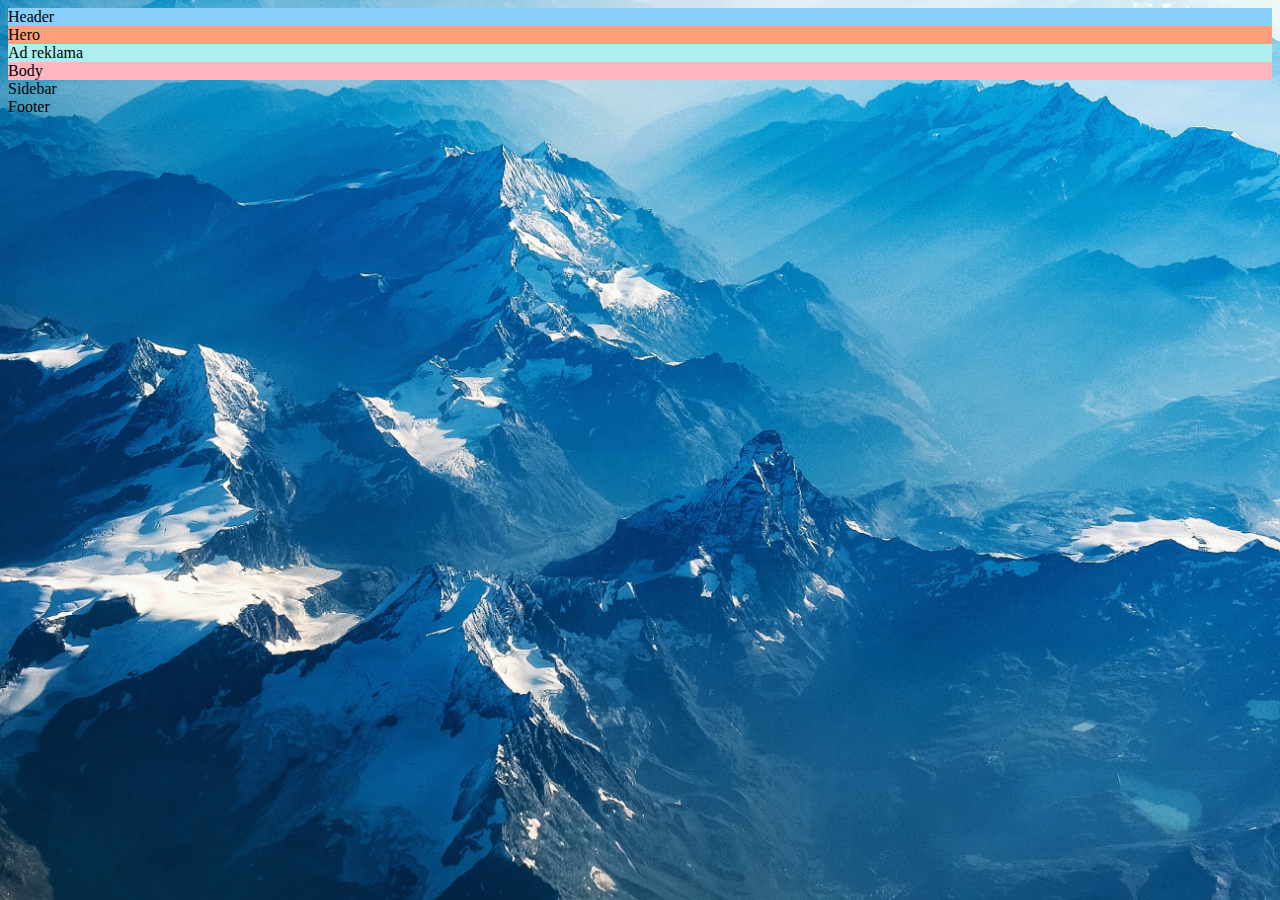
==== index.html @ 6c1e0c70 "added grid 1 round" ====
<!DOCTYPE html>
<html lang="en">
<head>
    <meta charset="UTF-8">
    <meta name="viewport" content="width=device-width, initial-scale=1.0">
    <meta http-equiv="X-UA-Compatible" content="ie=edge">
    <title>HomeWork 2</title>
    
<link rel="stylesheet" href="Style/background.css">
<link rel="stylesheet" href="Style/grid.css">

</head>

<body>
    
        <div class="box1">Header</div>
        <div class="box2">Hero</div>
        <div class="box3">Ad reklama</div>
        <div class="box4">Body</div>
        <div class="box5">Sidebar</div>
        <div class="box6">Footer</div>
    
</body>
</html>
---- Style/background.css ----
body {
    background: center no-repeat url('../img/john-rodenn-castillo-eluzJSfkNCk-unsplash.jpg');
background-size: cover;
/* background-position: center; */
/* background-attachment: scroll; */
  background-attachment: fixed;
}
---- Style/grid.css ----
.box1 {
    background: LightSkyBlue;
    grid-area: header;
  }

  .box2 {
    background: LightSalmon;
    grid-area: advert;
  }

  .box3 {
    background: PaleTurquoise;
    grid-area: content;
  }

  .box4 {
    background: lightpink;
    grid-area: footer;
  }

  .sidebar {
      background: brown;
      grid-area: sidebar;

  }

  .container {
    font-size: 1.5em;
    min-height: 300px;
    width: 100%;
    background: LightGray;
    display: grid;
    grid-template-columns: 1fr;
    grid-template-rows: 50px auto 1fr auto;
    grid-gap: 10px;
    grid-template-areas:
      "header"
      "advert"
      "content"
      "sidebar"
      "footer";
  }

  @media (min-width: 400px){
    .container{
      grid-template-columns: 1fr 2fr;
      grid-template-rows: 50px 1fr auto 50px;
      grid-template-areas:
        "header header"
        "advert content"
        "advert sidebar"
        "footer footer";
    }
  }

  @media (min-width: 960px){
    .container{
      /* change the code below this line */
      grid-template-columns: 100px 3fr 1fr;
      grid-template-rows: auto 1fr 1fr 50px;

      grid-template-areas:
        "header header header"
        "advert content sidebar"
        "advert content sidebar"
        "footer footer  footer";

    /* change the code above this line */
    }
  }
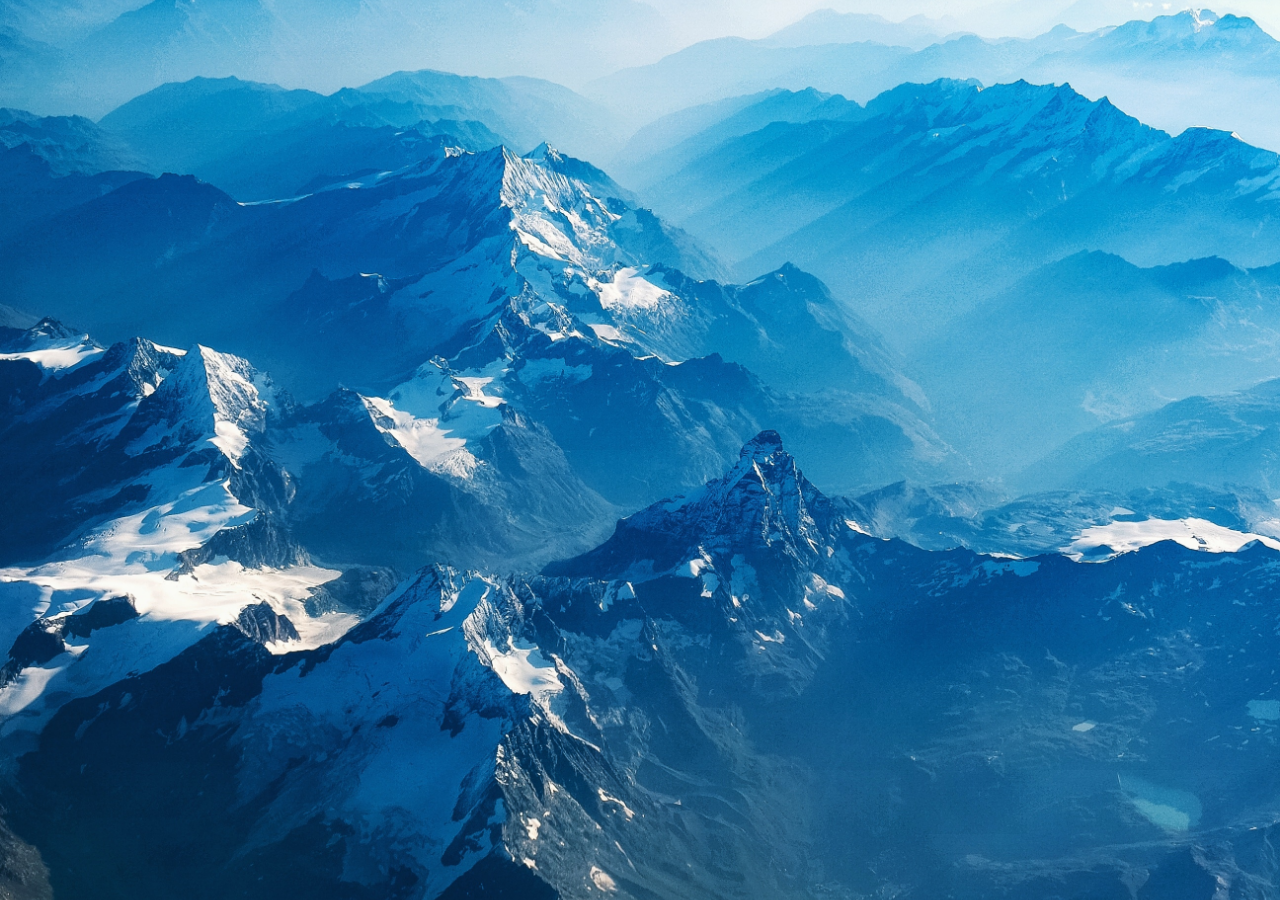
==== commit c7e871fe: "ZERO" ====
--- a/index.html
+++ b/index.html
@@ -4,7 +4,7 @@
     <meta charset="UTF-8">
     <meta name="viewport" content="width=device-width, initial-scale=1.0">
     <meta http-equiv="X-UA-Compatible" content="ie=edge">
-    <title>HomeWork 2</title>
+    <title>ZERO</title>
     
 <link rel="stylesheet" href="Style/background.css">
 <link rel="stylesheet" href="Style/grid.css">
@@ -12,13 +12,7 @@
 </head>
 
 <body>
-    
-        <div class="box1">Header</div>
-        <div class="box2">Hero</div>
-        <div class="box3">Ad reklama</div>
-        <div class="box4">Body</div>
-        <div class="box5">Sidebar</div>
-        <div class="box6">Footer</div>
+   
     
 </body>
 </html>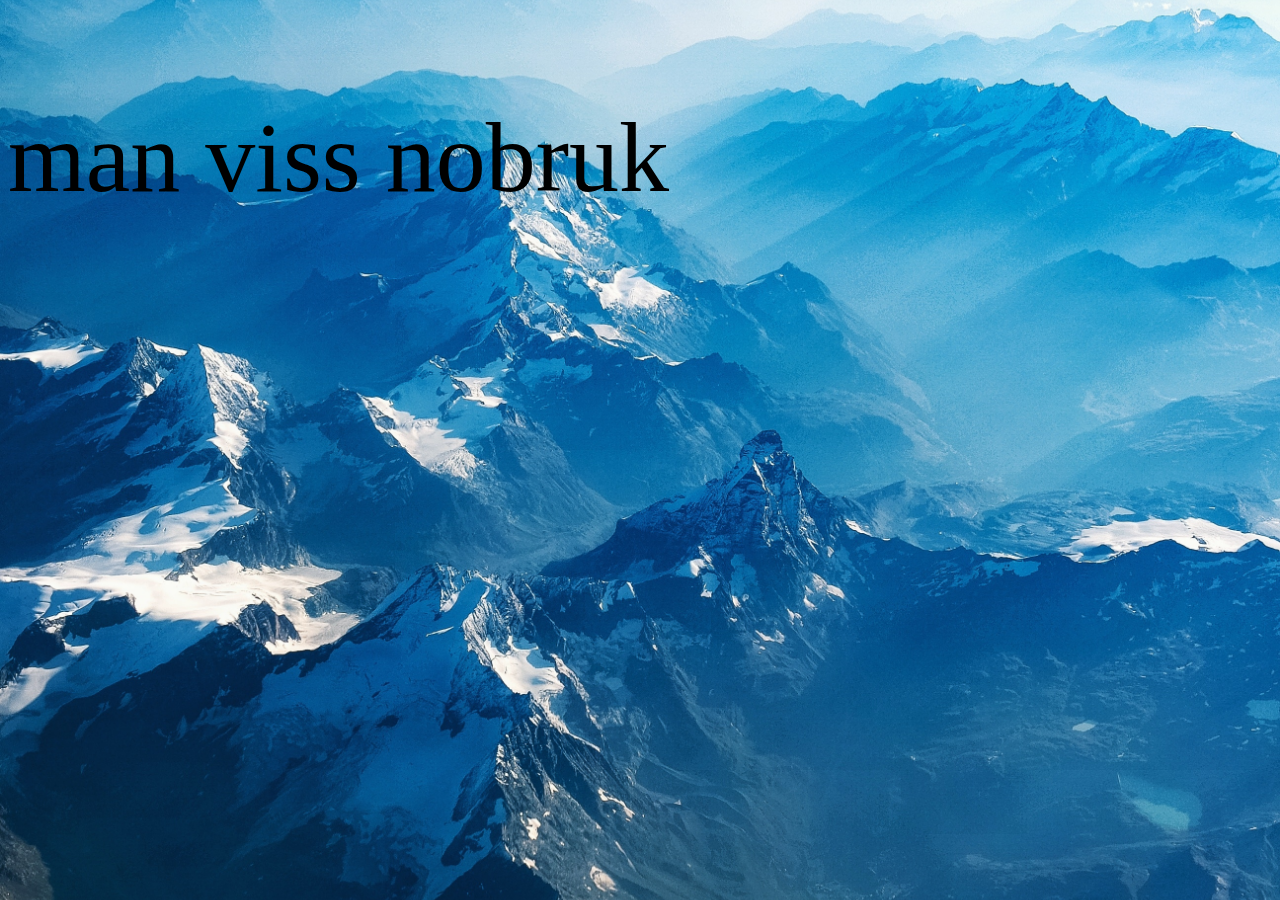
==== commit 3a57bc39: "zero" ====
--- a/index.html
+++ b/index.html
@@ -13,6 +13,14 @@
 
 <body>
    
+   <div class="container"> 
+    <div class="item1">
+        <p> 
+            man viss nobruk
+        </p>
+    </div>
+
+   </div> 
     
 </body>
 </html>--- a/Style/background.css
+++ b/Style/background.css
@@ -1,9 +1,7 @@
 body {
     background: center no-repeat url('../img/john-rodenn-castillo-eluzJSfkNCk-unsplash.jpg');
 background-size: cover;
-/* background-position: center; */
-/* background-attachment: scroll; */
-  background-attachment: fixed;
+background-attachment: fixed;
 }
 
 
--- a/Style/grid.css
+++ b/Style/grid.css
@@ -1,70 +1,6 @@
-.box1 {
-    background: LightSkyBlue;
-    grid-area: header;
-  }
-
-  .box2 {
-    background: LightSalmon;
-    grid-area: advert;
-  }
-
-  .box3 {
-    background: PaleTurquoise;
-    grid-area: content;
-  }
-
-  .box4 {
-    background: lightpink;
-    grid-area: footer;
-  }
-
-  .sidebar {
-      background: brown;
-      grid-area: sidebar;
-
-  }
-
-  .container {
-    font-size: 1.5em;
-    min-height: 300px;
-    width: 100%;
-    background: LightGray;
-    display: grid;
-    grid-template-columns: 1fr;
-    grid-template-rows: 50px auto 1fr auto;
-    grid-gap: 10px;
-    grid-template-areas:
-      "header"
-      "advert"
-      "content"
-      "sidebar"
-      "footer";
-  }
-
-  @media (min-width: 400px){
-    .container{
-      grid-template-columns: 1fr 2fr;
-      grid-template-rows: 50px 1fr auto 50px;
-      grid-template-areas:
-        "header header"
-        "advert content"
-        "advert sidebar"
-        "footer footer";
-    }
-  }
-
-  @media (min-width: 960px){
-    .container{
-      /* change the code below this line */
-      grid-template-columns: 100px 3fr 1fr;
-      grid-template-rows: auto 1fr 1fr 50px;
-
-      grid-template-areas:
-        "header header header"
-        "advert content sidebar"
-        "advert content sidebar"
-        "footer footer  footer";
-
-    /* change the code above this line */
-    }
-  }+.container {
+font-size: 1.5em;
+}
+.item1 {
+  font-size: 100px;
+}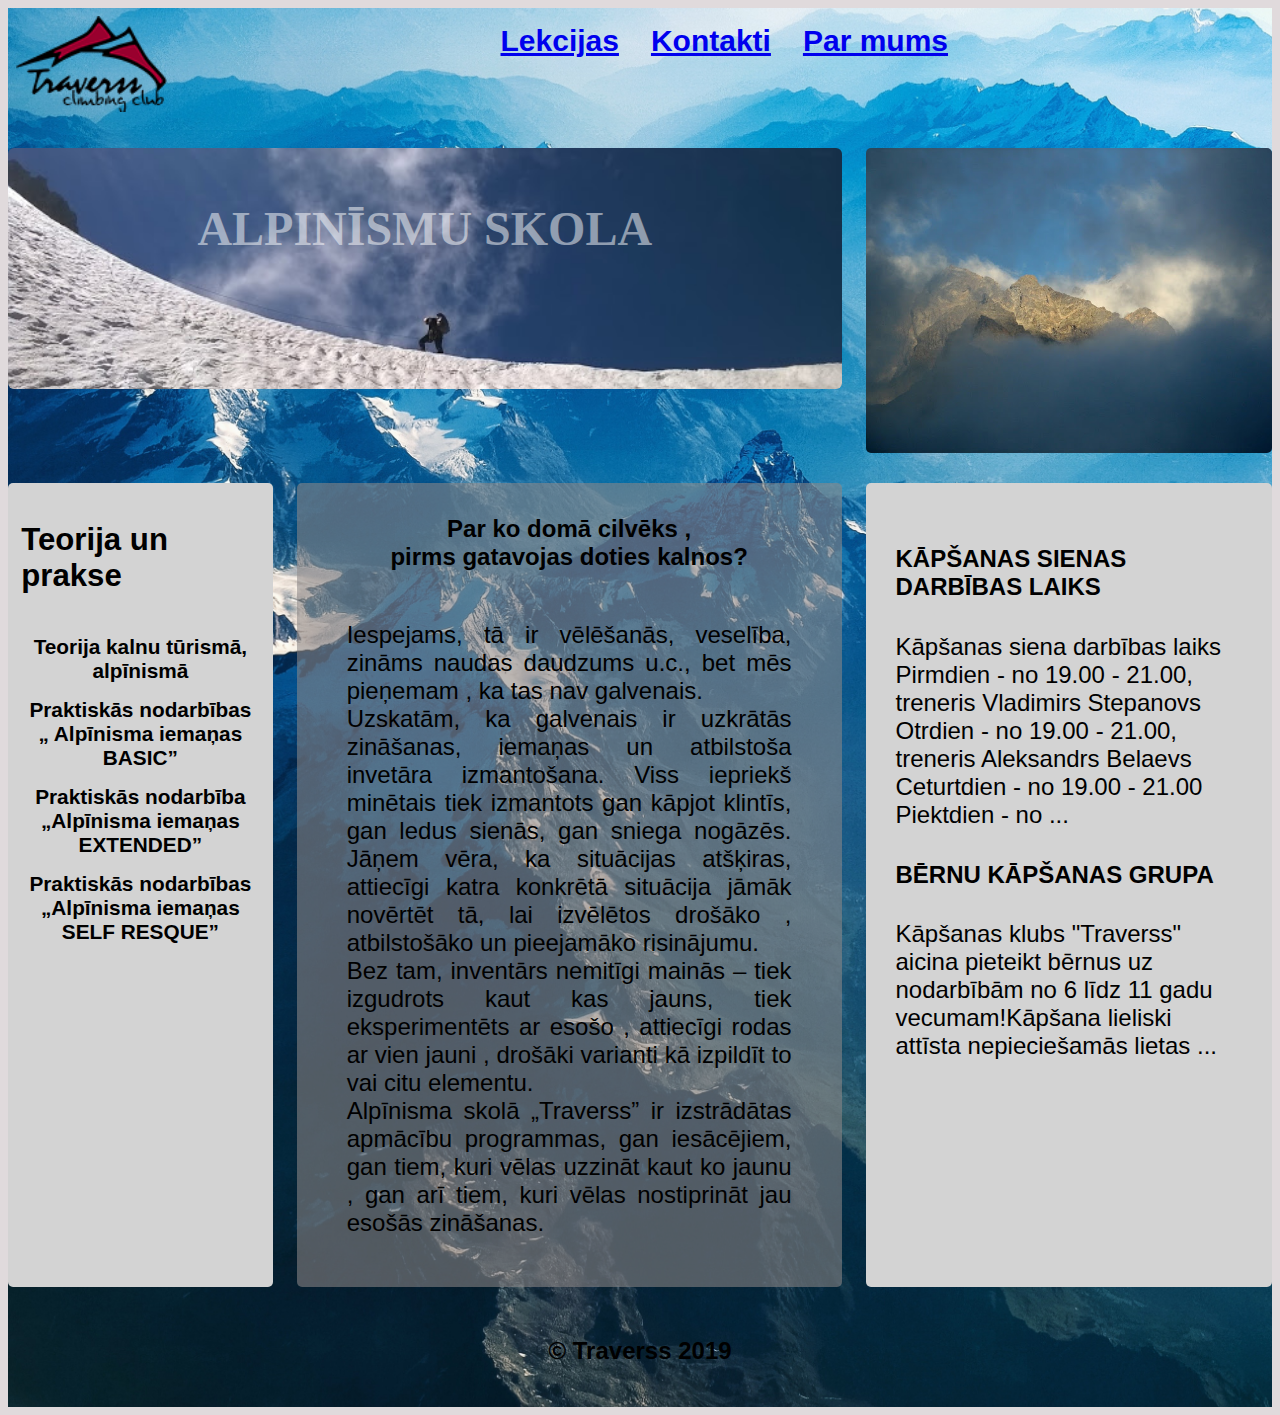
==== commit b4a0663a: "mdarbs" ====
--- a/index.html
+++ b/index.html
@@ -1,26 +1,75 @@
 <!DOCTYPE html>
-<html lang="en">
+<html lang="lv">
 <head>
     <meta charset="UTF-8">
     <meta name="viewport" content="width=device-width, initial-scale=1.0">
     <meta http-equiv="X-UA-Compatible" content="ie=edge">
-    <title>ZERO</title>
+    <title>Alpīnisma skola</title>
     
 <link rel="stylesheet" href="Style/background.css">
 <link rel="stylesheet" href="Style/grid.css">
 
 </head>
+<body>
+    <header>
+    <div class="header">
+        <div class="item1"><img class="brand" src="img/logo.png" alt="Climbing club Traverss"></div>
+        <div class="item2 ">
+            <ul class="navi">        
+                    <li><a href="#">Lekcijas</a></li>
+                    <li><a href="#">Kontakti</a></li>
+                    <li><a href="#">Par mums</a></li>
+            </ul>
+            </div>
+        </div>
+        </div>
+    </header>
+  <main>
+    <div class="body">
+        <div class="item3">
+            <div class="hero-image">
+            <h1 class="capture">ALPINĪSMU SKOLA</h1>             
+        </div>
+    </div>
+        
+        <div class="item4">
+                <h2>Teorija un prakse</h2>
+        <ul class="article">
+        
+            <li class="art-li">Teorija kalnu tūrismā, alpīnismā</li>
+            <li class="art-li">Praktiskās nodarbības <br> „ Alpīnisma iemaņas BASIC”</li>
+            <li class="art-li">Praktiskās nodarbība <br> „Alpīnisma iemaņas EXTENDED”</li>
+            <li class="art-li">Praktiskās nodarbības <br>„Alpīnisma iemaņas SELF RESQUE”</li>
+          
+        </ul> </div>
+    <div class="item5"> <img class="img-ad" src="img/54.JPG" alt="kalni"> </div>
+        <div class="item6">
+            <h4 class="title">Par ko domā cilvēks , <br> pirms gatavojas doties kalnos?</h4>
+            <p class="paragraph">Iespejams, tā ir vēlēšanās, veselība, zināms naudas daudzums u.c., bet mēs pieņemam , ka tas nav galvenais.<br>
 
-<body>
-   
-   <div class="container"> 
-    <div class="item1">
-        <p> 
-            man viss nobruk
-        </p>
-    </div>
+                Uzskatām, ka galvenais ir uzkrātās zināšanas, iemaņas un atbilstoša invetāra izmantošana. Viss iepriekš minētais tiek izmantots gan kāpjot klintīs, gan ledus sienās, gan sniega nogāzēs. Jāņem vēra, ka situācijas atšķiras, attiecīgi katra konkrētā situācija jāmāk novērtēt tā, lai izvēlētos drošāko , atbilstošāko un pieejamāko risinājumu.<br>
+                
+                Bez tam, inventārs nemitīgi mainās – tiek izgudrots kaut kas jauns, tiek eksperimentēts ar esošo , attiecīgi rodas ar vien jauni , drošāki varianti kā izpildīt to vai citu elementu.<br>
+                
+                Alpīnisma skolā „Traverss” ir izstrādātas apmācību programmas, gan iesācējiem, gan tiem, kuri vēlas uzzināt kaut ko jaunu , gan arī tiem, kuri vēlas nostiprināt jau esošās zināšanas.</p>
+        </div>
+        <div class="item7">
+            <div class="sidebar1">
+                <h4>KĀPŠANAS SIENAS DARBĪBAS LAIKS</h4>
+                <p>Kāpšanas siena darbības laiks Pirmdien - no 19.00 - 21.00, treneris Vladimirs Stepanovs Otrdien - no 19.00 - 21.00, treneris Aleksandrs Belaevs Сeturtdien - no 19.00 - 21.00 Piektdien - no ...</p>
+            </div>
+            <div class="sidebar2">
+                <h4>BĒRNU KĀPŠANAS GRUPA</h4>
+                <p>Kāpšanas klubs "Traverss" aicina pieteikt bērnus uz nodarbībām no 6 līdz 11 gadu vecumam!Kāpšana lieliski attīsta nepieciešamās lietas ...</p>
+            </div>
 
-   </div> 
-    
+        </div>
+        </div>
+</main>
+ <footer class="footer">
+<div >
+    <div class="item8">&copy Traverss 2019</div>
+</div>
+</footer>
 </body>
 </html>--- a/Style/background.css
+++ b/Style/background.css
@@ -2,6 +2,7 @@
     background: center no-repeat url('../img/john-rodenn-castillo-eluzJSfkNCk-unsplash.jpg');
 background-size: cover;
 background-attachment: fixed;
+/* background-image: linear-gradient (rgba(41, 38, 38, 0.5), rgba(37, 31, 31, 0.993)); */
 }
 
 
--- a/Style/grid.css
+++ b/Style/grid.css
@@ -1,6 +1,312 @@
-.container {
-font-size: 1.5em;
+html {
+  box-sizing: border-box;
+  font-family: Arial, Helvetica;
+  background-color: rgb(224, 218, 220)
+
+}
+
+/* heder */
+
+.item1 img {
+  width: auto;
+  height: auto;
+  
+}
+.brand {
+  display:block;
+  width:30%;
+  height: auto;
+  
+ 
 }
 .item1 {
-  font-size: 100px;
-}+width: 100px;
+height:50px;
+  grid-area: brand;
+  padding: 5%;
+}
+
+.item2 {
+  height: 120px;
+  grid-area: global;
+  font-size: 1.3rem;
+}
+
+.header {
+  font-size: 70%;
+  min-height:auto;
+  width: 100%;
+  display: grid;
+  grid-template-columns: max-content;
+  grid-template-rows: auto auto;
+  grid-gap: 20px;
+  grid-template-areas:
+    "brand brand"
+    "global global";   
+    
+}
+
+/* navigation */
+.navi {
+  list-style: none;
+  font-weight: bold;
+  height: 120px;
+  
+}
+
+.navi li {
+  /* display: block; */
+  color: black; 
+  text-align: center;
+  padding: 16px;
+  text-decoration: none;
+  float:left;
+}
+
+ul {
+  list-style-type: none;
+  margin: 0;
+  padding: 0;
+  overflow: hidden;
+  list-style: none;
+  text-align:center;
+  
+}
+
+
+/* here starts header media queries */
+@media (min-width: 576px){
+  .header{
+    grid-template-columns: 1fr 1fr 1fr;
+    grid-template-rows: 1fr ;
+    grid-template-areas:
+      "brand global global";
+      grid-gap: 0px;
+  }
+  .item1 {
+      width: auto;
+      height:auto;
+  }
+  .item1 img {
+      width: 100%;
+      height: auto;
+      
+} }
+
+@media (min-width: 992px){
+  .header{
+    
+    grid-template-columns: 1fr 60% 2fr;
+    grid-template-rows: 1fr;
+    grid-template-areas:
+    "brand global global"
+      
+  }
+  .item1 {
+      width: auto;
+      height:auto;
+  }
+  .item1 img {
+      width: 100%;
+      height: auto;
+      
+}
+ li.li1 {
+  float: left;
+   
+ }
+
+ .item2 {
+   display: flex;
+   justify-content: center;
+ }
+ .navi {
+   font-size: 30px;
+ }
+}
+  
+/* Here ends header container */
+
+/* Here starts a body */
+
+.item3 {
+
+  grid-area: hero;
+  max-height: 241px;
+  
+}
+
+
+.item4 {
+  text-align: left;
+  grid-area: article;
+  background-color: lightgray;
+  border-radius: 5px;
+  padding: 5%;
+  font-size: 1.3rem;
+}
+.item5 {
+  grid-area: ad;
+  border-radius: 5px;
+  
+  
+}
+
+.item6 {
+  
+  grid-area: article_li;
+  text-align: justify;
+  background-color: rgba(141, 136, 136, 0.575); 
+  border-radius: 5px;
+  
+}
+
+.item7 {
+  padding:30px;
+  grid-area: sidebar;
+  display:none;
+  background-color: lightgray;
+  border-radius: 5px;
+}
+
+.body {
+  font-size: 1.5em;
+  min-height: 700px;
+  width: 100%;
+  display: grid;
+  grid-template-columns: 1fr ;
+  grid-template-rows: auto auto auto auto;
+  grid-gap: 20px;
+  grid-template-areas:
+    "hero"
+    "article"
+    "ad"
+    "article_li";
+  margin-top:20px;
+  margin-bottom: 20px;
+}
+
+/* hero */ 
+.hero-image {
+background-image: url('../img/42.jpg');
+background-size: cover;
+background-repeat:no-repeat;
+background-position:center;
+position:relative;
+height:241px;
+border-radius: 6px;
+}
+.capture {
+font-size:2em;
+font-family: 'comic san', cursive;
+opacity: 0.5;
+white-space: nowrap;
+text-align: center;
+position: absolute;
+top: 20%;
+left: 50%;
+transform: translate(-50%, -50%);
+color: white;
+display: none;
+}
+
+
+/* Main contain */
+.paragraph {
+margin: 50px;
+}
+.title {
+text-align: center;
+}
+
+
+/* AD reklama */
+.img-ad {
+width: 100%;
+border-radius: 5px;
+}
+
+/* artical */
+
+.art-li {
+margin: 15px 0;
+font-weight: bold;
+}
+
+/* Here starts footer */
+.item8 {
+  grid-area: footer;
+  text-align:center;
+  padding: 30px;
+}
+
+/* footer */
+
+.footer {
+  font-size: 1.5rem;
+  font-weight: bold;
+  min-height: 100px;
+  width: 100%;
+  display: grid;
+  grid-gap: 1em;
+  grid-template-areas:
+ "footer"
+ 
+ ;
+}
+
+/* Starts body media queries */
+
+  @media (min-width: 576px)
+  {      
+      .item7 {
+          display: block;
+      }
+      .body{
+        grid-template-columns: auto auto;
+        grid-template-rows: auto auto;
+        grid-gap: 1em;
+        grid-template-areas: 
+          "hero hero"
+          "article ad"
+          "article_li article_li"
+          "sidebar sidebar ";
+      }
+      .capture {
+        font-size:2em;
+        display:block;
+      }
+     .img-ad {
+       max-height: auto;
+     }
+    }
+    
+    @media (min-width: 992px){
+      .item3 {
+          display:block;  
+          /*mobile version*/
+      }
+      .item7 {
+          display: block;
+      }
+      .body{
+        
+        
+        grid-gap: 1em;
+        grid-template-areas:
+        "hero hero hero ad"
+        "article article_li article_li sidebar"
+          
+      }
+      .capture {
+        font: size 0.3em;
+        display: block;
+      }
+      
+  }
+      /* End media */
+
+
+      
+    
+  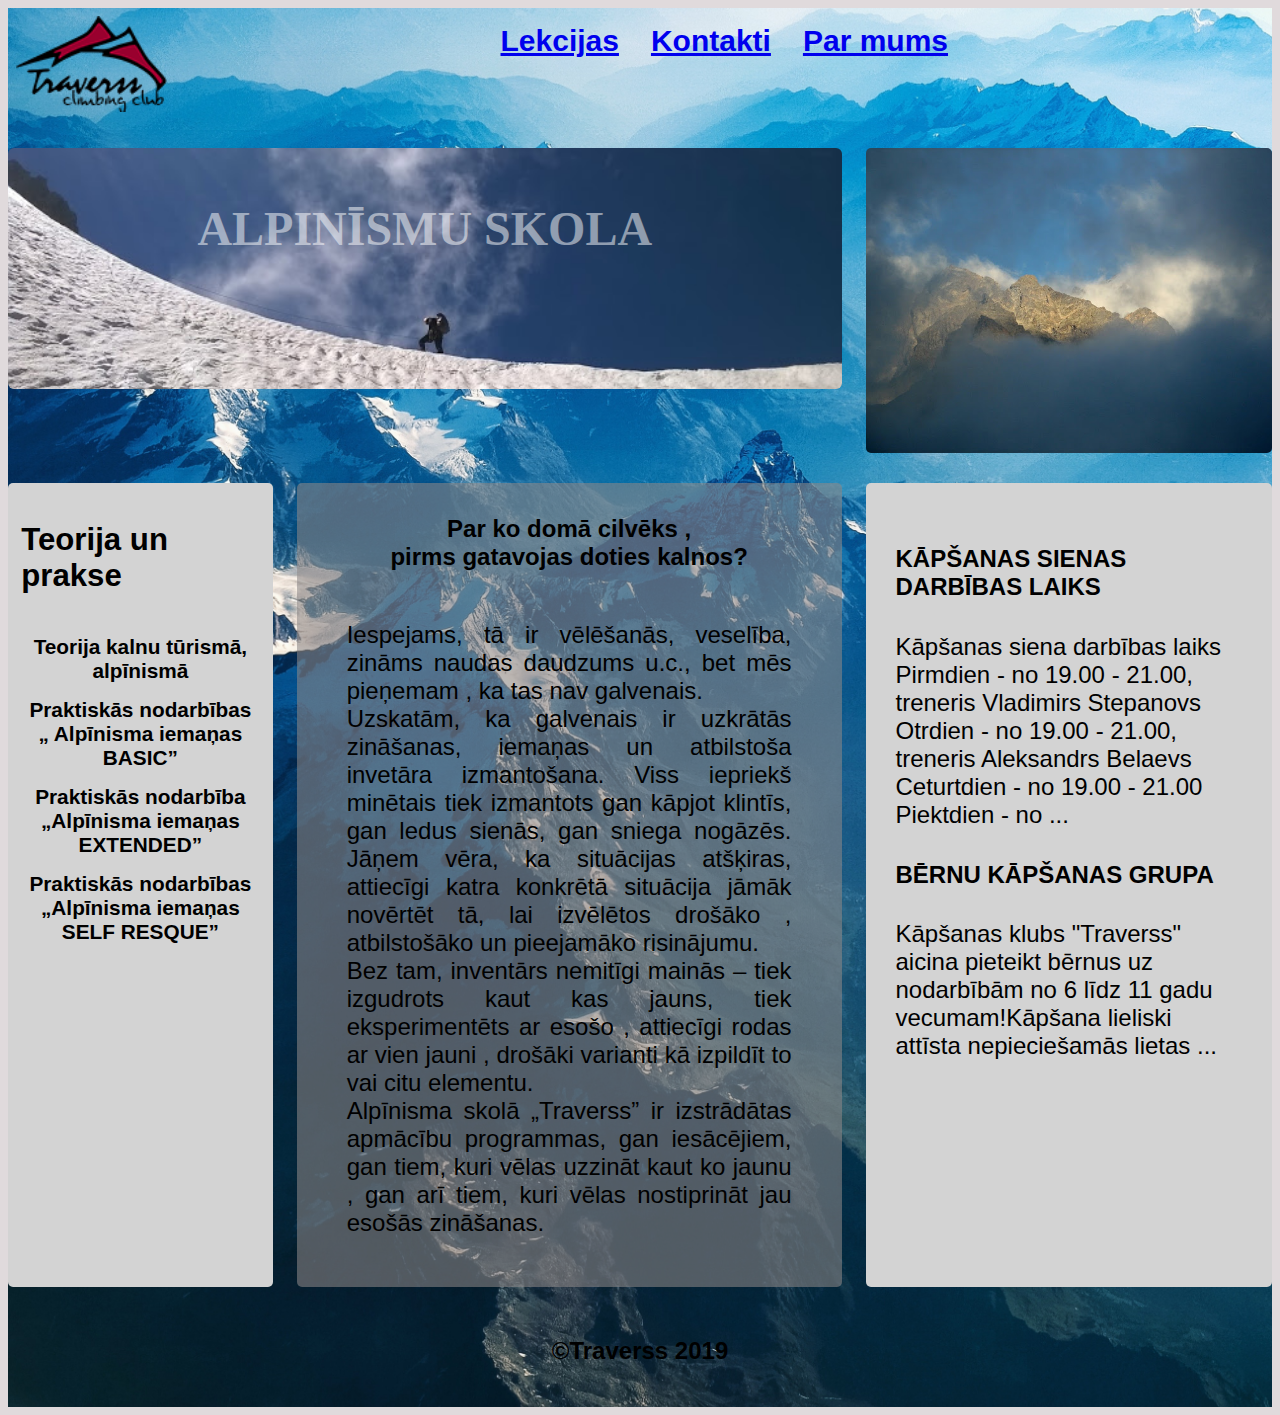
==== commit b21fd16d: "errors following" ====
--- a/index.html
+++ b/index.html
@@ -13,16 +13,16 @@
 <body>
     <header>
     <div class="header">
-        <div class="item1"><img class="brand" src="img/logo.png" alt="Climbing club Traverss"></div>
+        <div class="item1"><img class="brand" src="img/logo.png" alt="Climbing club Traverss">
+        </div>
         <div class="item2 ">
             <ul class="navi">        
                     <li><a href="#">Lekcijas</a></li>
                     <li><a href="#">Kontakti</a></li>
                     <li><a href="#">Par mums</a></li>
             </ul>
-            </div>
         </div>
-        </div>
+    </div>
     </header>
   <main>
     <div class="body">
@@ -68,7 +68,7 @@
 </main>
  <footer class="footer">
 <div >
-    <div class="item8">&copy Traverss 2019</div>
+    <div class="item8">&copyTraverss 2019</div>
 </div>
 </footer>
 </body>
--- a/Style/grid.css
+++ b/Style/grid.css
@@ -55,8 +55,8 @@
 }
 
 .navi li {
-  /* display: block; */
-  color: black; 
+  display: block;
+  color: rgb(54, 2, 2); 
   text-align: center;
   padding: 16px;
   text-decoration: none;
@@ -233,7 +233,7 @@
 font-weight: bold;
 }
 
-/* Here starts footer */
+/* Starts footer */
 .item8 {
   grid-area: footer;
   text-align:center;
@@ -277,7 +277,7 @@
         display:block;
       }
      .img-ad {
-       max-height: auto;
+       max-height: none;
      }
     }
     
@@ -299,7 +299,7 @@
           
       }
       .capture {
-        font: size 0.3em;
+        font: 1 em;
         display: block;
       }
       
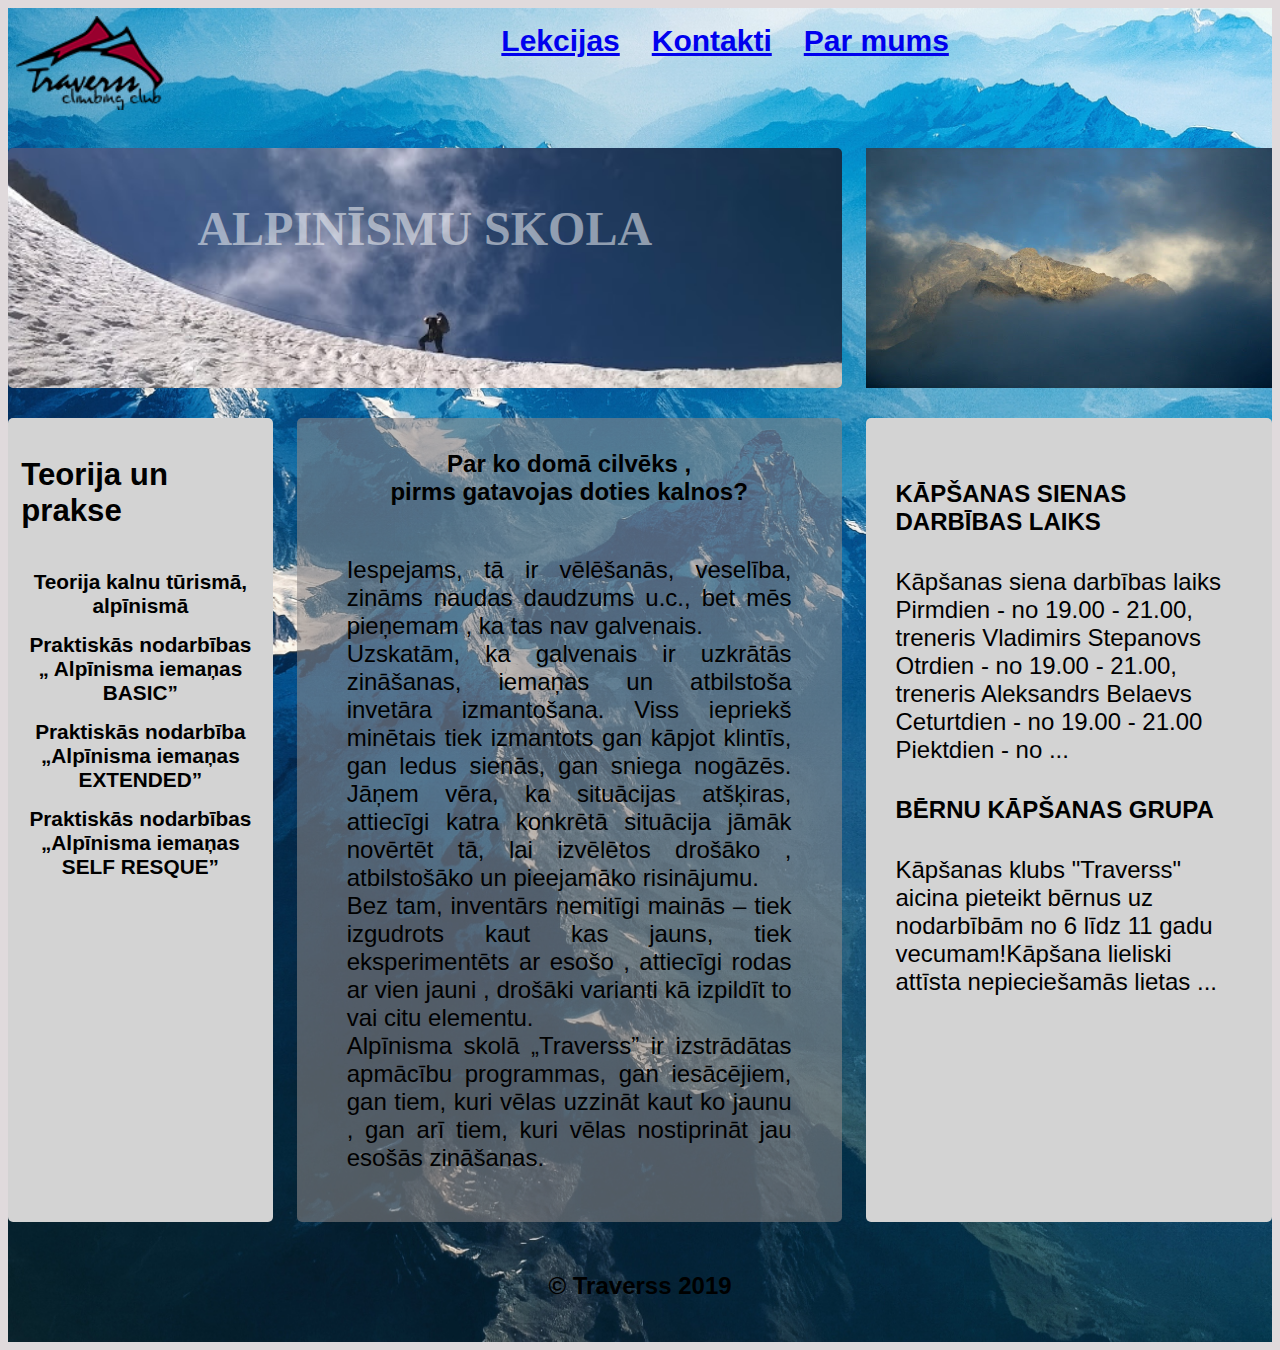
==== commit ccab9d3b: "version 5" ====
--- a/index.html
+++ b/index.html
@@ -13,9 +13,9 @@
 <body>
     <header>
     <div class="header">
-        <div class="item1"><img class="brand" src="img/logo.png" alt="Climbing club Traverss">
+        <div class="box1"><img class="brand" src="img/logo.png" alt="Climbing club Traverss">
         </div>
-        <div class="item2 ">
+        <div class="box2 ">
             <ul class="navi">        
                     <li><a href="#">Lekcijas</a></li>
                     <li><a href="#">Kontakti</a></li>
@@ -26,13 +26,13 @@
     </header>
   <main>
     <div class="body">
-        <div class="item3">
+        <div class="box3">
             <div class="hero-image">
             <h1 class="capture">ALPINĪSMU SKOLA</h1>             
         </div>
     </div>
         
-        <div class="item4">
+        <div class="box4">
                 <h2>Teorija un prakse</h2>
         <ul class="article">
         
@@ -42,8 +42,8 @@
             <li class="art-li">Praktiskās nodarbības <br>„Alpīnisma iemaņas SELF RESQUE”</li>
           
         </ul> </div>
-    <div class="item5"> <img class="img-ad" src="img/54.JPG" alt="kalni"> </div>
-        <div class="item6">
+    <div class="box5"> <img class="img-ad" src="img/54.JPG" alt="kalni"> </div>
+        <div class="box6">
             <h4 class="title">Par ko domā cilvēks , <br> pirms gatavojas doties kalnos?</h4>
             <p class="paragraph">Iespejams, tā ir vēlēšanās, veselība, zināms naudas daudzums u.c., bet mēs pieņemam , ka tas nav galvenais.<br>
 
@@ -53,7 +53,7 @@
                 
                 Alpīnisma skolā „Traverss” ir izstrādātas apmācību programmas, gan iesācējiem, gan tiem, kuri vēlas uzzināt kaut ko jaunu , gan arī tiem, kuri vēlas nostiprināt jau esošās zināšanas.</p>
         </div>
-        <div class="item7">
+        <div class="box7">
             <div class="sidebar1">
                 <h4>KĀPŠANAS SIENAS DARBĪBAS LAIKS</h4>
                 <p>Kāpšanas siena darbības laiks Pirmdien - no 19.00 - 21.00, treneris Vladimirs Stepanovs Otrdien - no 19.00 - 21.00, treneris Aleksandrs Belaevs Сeturtdien - no 19.00 - 21.00 Piektdien - no ...</p>
@@ -68,7 +68,10 @@
 </main>
  <footer class="footer">
 <div >
-    <div class="item8">&copyTraverss 2019</div>
+        <!-- <div class="footer-copyright text-center py-3">© 2019 Copyright:
+        <a href="#"> Traverss.lv </a>
+        </div> -->
+    <div class="box8">&copy Traverss 2019</div>
 </div>
 </footer>
 </body>
--- a/Style/background.css
+++ b/Style/background.css
@@ -1,5 +1,5 @@
 body {
-    background: center no-repeat url('../img/john-rodenn-castillo-eluzJSfkNCk-unsplash.jpg');
+background: center no-repeat url('../img/john-rodenn-castillo-eluzJSfkNCk-unsplash.jpg');
 background-size: cover;
 background-attachment: fixed;
 /* background-image: linear-gradient (rgba(41, 38, 38, 0.5), rgba(37, 31, 31, 0.993)); */
--- a/Style/grid.css
+++ b/Style/grid.css
@@ -7,7 +7,7 @@
 
 /* heder */
 
-.item1 img {
+.box1 img {
   width: auto;
   height: auto;
   
@@ -19,14 +19,14 @@
   
  
 }
-.item1 {
+.box1 {
 width: 100px;
 height:50px;
   grid-area: brand;
   padding: 5%;
 }
 
-.item2 {
+.box2 {
   height: 120px;
   grid-area: global;
   font-size: 1.3rem;
@@ -74,22 +74,22 @@
 }
 
 
-/* here starts header media queries */
+/* header media queries */
 @media (min-width: 576px){
   .header{
     grid-template-columns: 1fr 1fr 1fr;
     grid-template-rows: 1fr ;
     grid-template-areas:
       "brand global global";
-      grid-gap: 0px;
-  }
-  .item1 {
+      grid-gap: 5px;
+  }
+  .box1 {
       width: auto;
       height:auto;
   }
-  .item1 img {
+  .box1 img {
       width: 100%;
-      height: auto;
+      height: 80%;
       
 } }
 
@@ -102,11 +102,11 @@
     "brand global global"
       
   }
-  .item1 {
+  .box1 {
       width: auto;
       height:auto;
   }
-  .item1 img {
+  .box1 img {
       width: 100%;
       height: auto;
       
@@ -116,7 +116,7 @@
    
  }
 
- .item2 {
+ .box2 {
    display: flex;
    justify-content: center;
  }
@@ -125,19 +125,19 @@
  }
 }
   
-/* Here ends header container */
-
-/* Here starts a body */
-
-.item3 {
+/* Here - header container */
+
+/* body */
+
+.box3 {
 
   grid-area: hero;
-  max-height: 241px;
-  
-}
-
-
-.item4 {
+  max-height: 240px;
+  
+}
+
+
+.box4 {
   text-align: left;
   grid-area: article;
   background-color: lightgray;
@@ -145,14 +145,14 @@
   padding: 5%;
   font-size: 1.3rem;
 }
-.item5 {
+.box5 {
   grid-area: ad;
   border-radius: 5px;
   
   
 }
 
-.item6 {
+.box6 {
   
   grid-area: article_li;
   text-align: justify;
@@ -161,7 +161,7 @@
   
 }
 
-.item7 {
+.box7 {
   padding:30px;
   grid-area: sidebar;
   display:none;
@@ -188,13 +188,13 @@
 
 /* hero */ 
 .hero-image {
-background-image: url('../img/42.jpg');
+background: center no-repeat  url('../img/42.jpg');
 background-size: cover;
-background-repeat:no-repeat;
-background-position:center;
 position:relative;
-height:241px;
-border-radius: 6px;
+height:240px;
+border-radius: 5px;
+/* 
+background-attachment: fixed; */
 }
 .capture {
 font-size:2em;
@@ -223,7 +223,8 @@
 /* AD reklama */
 .img-ad {
 width: 100%;
-border-radius: 5px;
+height:240px;
+ 5px;
 }
 
 /* artical */
@@ -234,7 +235,7 @@
 }
 
 /* Starts footer */
-.item8 {
+.box8 {
   grid-area: footer;
   text-align:center;
   padding: 30px;
@@ -259,7 +260,7 @@
 
   @media (min-width: 576px)
   {      
-      .item7 {
+      .box7 {
           display: block;
       }
       .body{
@@ -278,20 +279,21 @@
       }
      .img-ad {
        max-height: none;
+       height: 240px;
      }
     }
-    
+    /*mobile version*/
+
     @media (min-width: 992px){
-      .item3 {
-          display:block;  
-          /*mobile version*/
-      }
-      .item7 {
+      .box3 {
+          display:block; 
+          
+      }
+      .box7 {
           display: block;
       }
       .body{
-        
-        
+                
         grid-gap: 1em;
         grid-template-areas:
         "hero hero hero ad"
